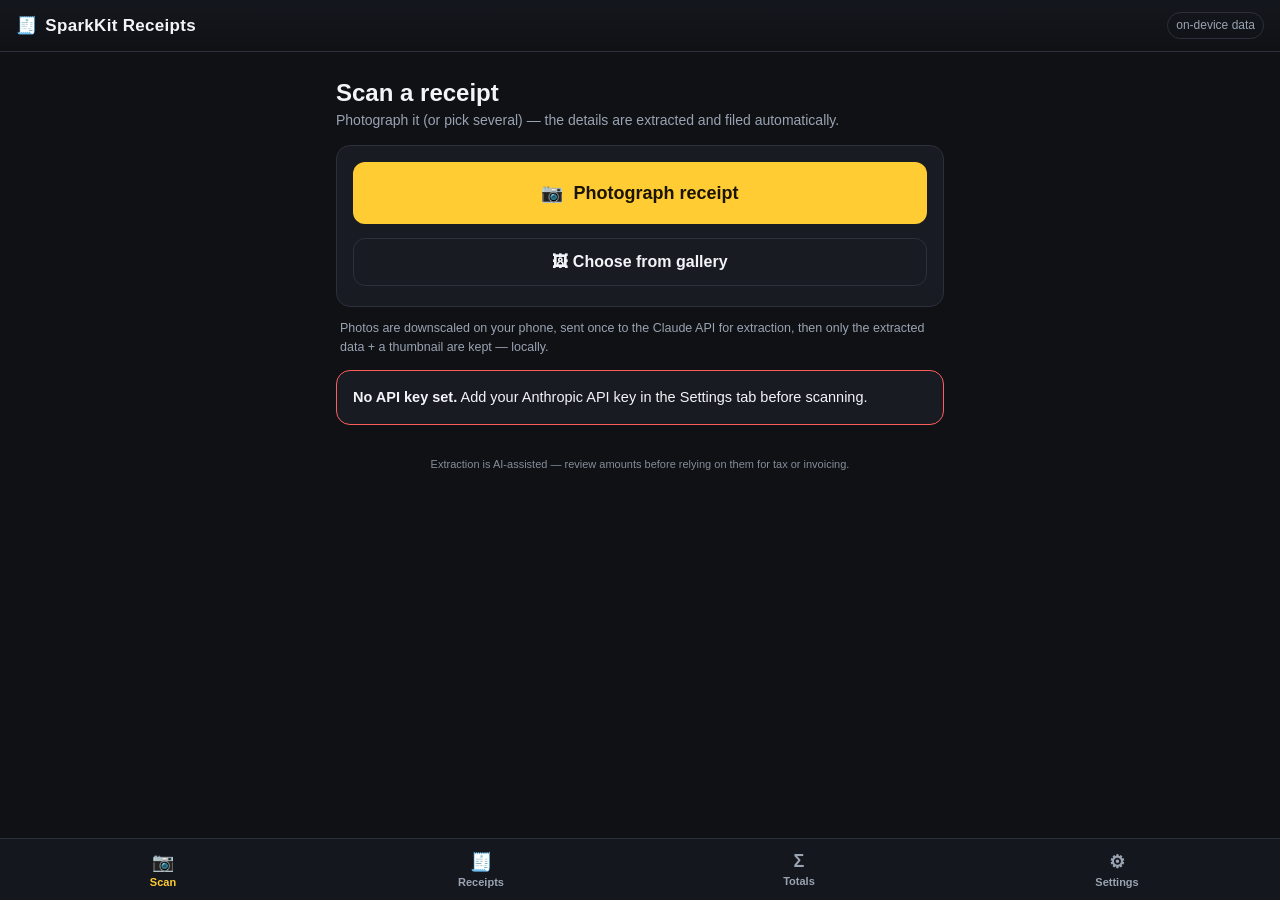
==== receipts/index.html @ 994321bc "Move receipt extraction server-side when Ledger sync is on The phone was still calling api.anthropic" ====
<!DOCTYPE html>
<html lang="en-AU">
<head>
  <meta charset="UTF-8" />
  <meta name="viewport" content="width=device-width, initial-scale=1, viewport-fit=cover" />
  <meta name="theme-color" content="#0f1115" />
  <title>SparkKit Receipts</title>
  <link rel="manifest" href="manifest.webmanifest" />
  <link rel="icon" href="icons/icon.svg" type="image/svg+xml" />
  <link rel="apple-touch-icon" href="icons/icon.svg" />
  <link rel="stylesheet" href="styles.css" />
</head>
<body>
  <header class="topbar">
    <div class="brand">
      <span class="bolt" aria-hidden="true">🧾</span>
      <span>SparkKit Receipts</span>
    </div>
    <span class="region" id="data-region" title="Data stays on this device">on-device data</span>
  </header>

  <main id="app">
    <!-- SCAN -->
    <section class="screen" id="scan" data-screen>
      <h1>Scan a receipt</h1>
      <p class="sub">Photograph it (or pick several) — the details are extracted and filed automatically.</p>
      <div class="card">
        <input id="file-input" type="file" accept="image/*" capture="environment" multiple hidden />
        <button class="btn big" id="btn-camera">📷 &nbsp;Photograph receipt</button>
        <div class="row">
          <button class="btn ghost full-w" id="btn-gallery">🖼 Choose from gallery</button>
        </div>
        <p class="result" id="scan-status" aria-live="polite"></p>
        <div id="scan-queue"></div>
      </div>
      <p class="clause" id="scan-clause">Photos are downscaled on your phone, sent once to the Claude API for extraction, then only the extracted data + a thumbnail are kept — locally.</p>
      <div class="card warn" id="no-key-warning" hidden>
        <p><b>No API key set.</b> Add your Anthropic API key in the Settings tab before scanning.</p>
      </div>
    </section>

    <!-- RECEIPTS LIST -->
    <section class="screen" id="list" data-screen hidden>
      <h1>Receipts</h1>
      <p class="sub" id="list-count">No receipts yet.</p>
      <div class="filters">
        <input id="flt-search" type="search" placeholder="Search merchant, item, note…" autocomplete="off" />
        <div class="grid2">
          <label>Month
            <select id="flt-month"><option value="">All</option></select>
          </label>
          <label>Category
            <select id="flt-cat"><option value="">All</option></select>
          </label>
        </div>
      </div>
      <div id="receipt-list"></div>
      <div class="row">
        <button class="btn" id="btn-export">⬇ Export CSV (current view)</button>
      </div>
    </section>

    <!-- TOTALS -->
    <section class="screen" id="totals" data-screen hidden>
      <h1>Totals</h1>
      <p class="sub">Spend and GST, by month and category.</p>
      <div class="card">
        <label class="full">Month
          <select id="tot-month"></select>
        </label>
        <div class="stat-row">
          <div class="stat"><span class="stat-label">Spend</span><span class="stat-val" id="tot-spend">–</span></div>
          <div class="stat"><span class="stat-label">GST</span><span class="stat-val" id="tot-gst">–</span></div>
          <div class="stat"><span class="stat-label">Receipts</span><span class="stat-val" id="tot-count">–</span></div>
        </div>
        <div id="tot-cats"></div>
      </div>
      <h2 class="section-h">By month</h2>
      <div class="card" id="tot-months"></div>
    </section>

    <!-- SETTINGS -->
    <section class="screen" id="settings" data-screen hidden>
      <h1>Settings</h1>
      <h2 class="section-h">Ledger sync</h2>
      <div class="card">
        <p class="sub">Extraction and storage run on your own server (Ledger). No API key needed on this phone while sync is on.</p>
        <label class="full">Server URL <span>https://…/api</span>
          <input id="set-server" type="url" autocomplete="off" placeholder="https://receipts.example.au/api" />
        </label>
        <label class="full">Server token
          <input id="set-token" type="password" autocomplete="off" placeholder="paste the bearer token" />
        </label>
        <div class="row">
          <button class="btn" id="btn-save-server">Save &amp; sync</button>
          <button class="btn ghost" id="btn-clear-server">Remove</button>
        </div>
        <div class="row">
          <button class="btn ghost full-w" id="btn-sync">⇅ Sync now</button>
        </div>
        <p class="result" id="server-status" aria-live="polite"></p>
      </div>
      <div id="key-section">
        <h2 class="section-h">Local-only extraction</h2>
        <p class="sub">Only needed without Ledger sync. The key is stored in this browser and sent only to api.anthropic.com.</p>
        <div class="card">
          <label class="full">Anthropic API key <span>sk-ant-…</span>
            <input id="set-key" type="password" autocomplete="off" placeholder="paste your API key" />
          </label>
          <div class="row">
            <button class="btn" id="btn-save-key">Save key</button>
            <button class="btn ghost" id="btn-clear-key">Remove</button>
          </div>
          <p class="result" id="key-status" aria-live="polite"></p>
        </div>
      </div>
      <h2 class="section-h">Data</h2>
      <div class="card">
        <div class="row">
          <button class="btn ghost full-w" id="btn-export-all">⬇ Export all receipts (CSV)</button>
        </div>
        <div class="row">
          <button class="btn danger" id="btn-wipe">Delete all receipts</button>
        </div>
      </div>
      <p class="clause">Everything lives in this browser's storage. With Ledger sync on, receipts are also kept on your own server — receipts captured via Ledger (Discord, iCloud) appear here after a sync.</p>
    </section>
  </main>

  <!-- RECEIPT DETAIL / EDIT -->
  <dialog id="detail">
    <form method="dialog" class="detail-card" id="detail-form">
      <div class="detail-head">
        <img id="d-thumb" alt="" />
        <button type="button" class="close-x" id="d-close" aria-label="Close">✕</button>
      </div>
      <div class="grid2">
        <label class="full">Merchant
          <input id="d-merchant" type="text" />
        </label>
        <label>Date
          <input id="d-date" type="date" />
        </label>
        <label>Total
          <input id="d-total" type="text" inputmode="decimal" />
        </label>
        <label>GST
          <input id="d-gst" type="text" inputmode="decimal" />
        </label>
        <label>Category
          <select id="d-cat"></select>
        </label>
        <label class="full">Payment
          <input id="d-payment" type="text" />
        </label>
        <label class="full">Notes
          <input id="d-notes" type="text" />
        </label>
      </div>
      <div id="d-items" class="d-items"></div>
      <div class="row">
        <button type="button" class="btn" id="d-save">Save</button>
        <button type="button" class="btn ghost danger-text" id="d-delete">Delete</button>
      </div>
    </form>
  </dialog>

  <nav class="tabbar">
    <button class="tab active" data-go="scan"><span>📷</span>Scan</button>
    <button class="tab" data-go="list"><span>🧾</span>Receipts</button>
    <button class="tab" data-go="totals"><span>Σ</span>Totals</button>
    <button class="tab" data-go="settings"><span>⚙</span>Settings</button>
  </nav>

  <p class="disclaimer">Extraction is AI-assisted — review amounts before relying on them for tax or invoicing.</p>

  <script src="app.js"></script>
</body>
</html>
---- receipts/styles.css ----
:root {
  --bg: #0f1115;
  --panel: #181b22;
  --panel-2: #1f232c;
  --line: #2b303b;
  --text: #f2f4f8;
  --muted: #9aa3b2;
  --accent: #ffcc33;     /* electrical amber */
  --accent-d: #e0a800;
  --ok: #45c47a;
  --bad: #ff5d5d;
  --radius: 14px;
}

* { box-sizing: border-box; -webkit-tap-highlight-color: transparent; }

html, body {
  margin: 0;
  background: var(--bg);
  color: var(--text);
  font-family: -apple-system, BlinkMacSystemFont, "Segoe UI", Roboto, Helvetica, Arial, sans-serif;
  font-size: 17px;
  line-height: 1.4;
}

.topbar {
  position: sticky; top: 0; z-index: 10;
  display: flex; align-items: center; justify-content: space-between;
  padding: max(env(safe-area-inset-top), 12px) 16px 12px;
  background: linear-gradient(180deg, #14171d, #0f1115);
  border-bottom: 1px solid var(--line);
}
.brand { display: flex; align-items: center; gap: 8px; font-weight: 800; letter-spacing: .3px; }
.brand .bolt { color: var(--accent); }
.region { font-size: 12px; color: var(--muted); border: 1px solid var(--line); padding: 4px 8px; border-radius: 999px; }

#app { padding: 16px 16px 24px; max-width: 640px; margin: 0 auto; }

.screen h1 { font-size: 24px; margin: 8px 0 2px; }
.screen .sub { color: var(--muted); margin: 0 0 14px; font-size: 14px; }
.section-h { font-size: 19px; margin: 26px 0 8px; }

.card {
  background: var(--panel);
  border: 1px solid var(--line);
  border-radius: var(--radius);
  padding: 16px;
}
.card.warn { border-color: var(--bad); margin-top: 14px; }
.card.warn p { margin: 0; font-size: 14.5px; }

.grid2 { display: grid; grid-template-columns: 1fr 1fr; gap: 12px; }
@media (max-width: 380px) { .grid2 { grid-template-columns: 1fr; } }

label { display: flex; flex-direction: column; gap: 6px; font-size: 13px; color: var(--muted); font-weight: 600; }
label.full { grid-column: 1 / -1; }
label span { font-weight: 500; opacity: .7; }

input, select {
  background: var(--panel-2);
  border: 1px solid var(--line);
  color: var(--text);
  border-radius: 10px;
  padding: 13px 12px;
  font-size: 17px;
  width: 100%;
}
input:focus, select:focus { outline: 2px solid var(--accent); border-color: var(--accent); }

.row { display: flex; gap: 10px; margin-top: 14px; }
.btn {
  flex: 1;
  background: var(--accent);
  color: #1a1400;
  border: none;
  border-radius: 12px;
  padding: 14px;
  font-size: 16px;
  font-weight: 800;
  cursor: pointer;
}
.btn:active { background: var(--accent-d); }
.btn.big { width: 100%; padding: 20px; font-size: 18px; }
.btn.ghost { background: transparent; color: var(--text); border: 1px solid var(--line); }
.btn.ghost.full-w { flex: 1; }
.btn.danger { background: transparent; color: var(--bad); border: 1px solid var(--bad); }
.danger-text { color: var(--bad); }

.result {
  margin: 16px 0 0; padding: 14px; border-radius: 10px;
  background: var(--panel-2); border: 1px solid var(--line);
  font-size: 15px; white-space: pre-line;
}
.result:empty { display: none; }
.result.ok { border-color: var(--ok); }
.result.bad { border-color: var(--bad); }
.result b { color: var(--accent); }

.clause { color: var(--muted); font-size: 12.5px; margin: 12px 4px 0; line-height: 1.5; }

/* Scan queue */
#scan-queue { margin-top: 4px; }
.q-item {
  display: flex; align-items: center; gap: 12px;
  padding: 10px 0; border-top: 1px solid var(--line); margin-top: 10px;
  font-size: 14px;
}
.q-item:first-child { border-top: none; }
.q-item img { width: 44px; height: 44px; object-fit: cover; border-radius: 8px; border: 1px solid var(--line); }
.q-item .q-state { color: var(--muted); }
.q-item.done .q-state { color: var(--ok); }
.q-item.fail .q-state { color: var(--bad); }

/* Filters + list */
.filters { margin-bottom: 14px; display: flex; flex-direction: column; gap: 12px; }
#flt-search { font-size: 16px; }

.r-row {
  display: grid; grid-template-columns: 48px 1fr auto; gap: 12px; align-items: center;
  background: var(--panel); border: 1px solid var(--line); border-radius: 12px;
  padding: 10px 12px; margin-bottom: 8px; cursor: pointer;
}
.r-row:active { background: var(--panel-2); }
.r-row img { width: 48px; height: 48px; object-fit: cover; border-radius: 8px; border: 1px solid var(--line); }
.r-row .r-main { min-width: 0; }
.r-row .r-merchant { font-weight: 700; font-size: 15px; white-space: nowrap; overflow: hidden; text-overflow: ellipsis; }
.r-row .r-meta { font-size: 12px; color: var(--muted); }
.r-row .r-total { font-weight: 800; color: var(--accent); font-size: 16px; }
.r-empty { color: var(--muted); text-align: center; padding: 30px 0; font-size: 14px; }

/* Totals */
.stat-row { display: flex; gap: 10px; margin: 14px 0; }
.stat { flex: 1; background: var(--panel-2); border: 1px solid var(--line); border-radius: 10px; padding: 12px; text-align: center; }
.stat-label { display: block; font-size: 11px; color: var(--muted); text-transform: uppercase; letter-spacing: .05em; }
.stat-val { display: block; font-size: 20px; font-weight: 800; color: var(--accent); margin-top: 2px; }

.bar-row { display: grid; grid-template-columns: 110px 1fr auto; gap: 10px; align-items: center; padding: 6px 0; font-size: 13.5px; }
.bar-row .bar-label { color: var(--muted); white-space: nowrap; overflow: hidden; text-overflow: ellipsis; }
.bar-row .bar { height: 10px; border-radius: 5px; background: var(--accent); min-width: 2px; }
.bar-row .bar-val { font-weight: 700; }

/* Detail dialog */
dialog#detail {
  border: 1px solid var(--line); border-radius: var(--radius);
  background: var(--panel); color: var(--text);
  width: min(92vw, 560px); padding: 0; margin: auto;
}
dialog#detail::backdrop { background: rgba(0, 0, 0, .6); }
.detail-card { padding: 16px; }
.detail-head { position: relative; margin-bottom: 14px; }
.detail-head img { width: 100%; max-height: 180px; object-fit: contain; border-radius: 10px; background: var(--panel-2); }
.detail-head img[src=""] { display: none; }
.close-x {
  position: absolute; top: 8px; right: 8px;
  background: rgba(15, 17, 21, .8); color: var(--text);
  border: 1px solid var(--line); border-radius: 999px;
  width: 34px; height: 34px; cursor: pointer;
}
.d-items { margin-top: 14px; font-size: 13.5px; color: var(--muted); }
.d-items .d-item { display: flex; justify-content: space-between; gap: 10px; padding: 3px 0; border-bottom: 1px dashed var(--line); }
.d-items .d-item:last-child { border-bottom: none; }

.tabbar {
  position: fixed; bottom: 0; left: 0; right: 0; z-index: 10;
  display: flex; justify-content: space-around;
  background: #14171d; border-top: 1px solid var(--line);
  padding: 6px 4px max(env(safe-area-inset-bottom), 6px);
}
.tab {
  flex: 1; background: none; border: none; color: var(--muted);
  font-size: 11px; font-weight: 600; padding: 6px 2px;
  display: flex; flex-direction: column; align-items: center; gap: 3px; cursor: pointer;
}
.tab span { font-size: 18px; }
.tab.active { color: var(--accent); }

.disclaimer {
  max-width: 640px; margin: 8px auto 96px; padding: 0 24px;
  text-align: center; font-size: 11px; color: var(--muted); opacity: .85;
}
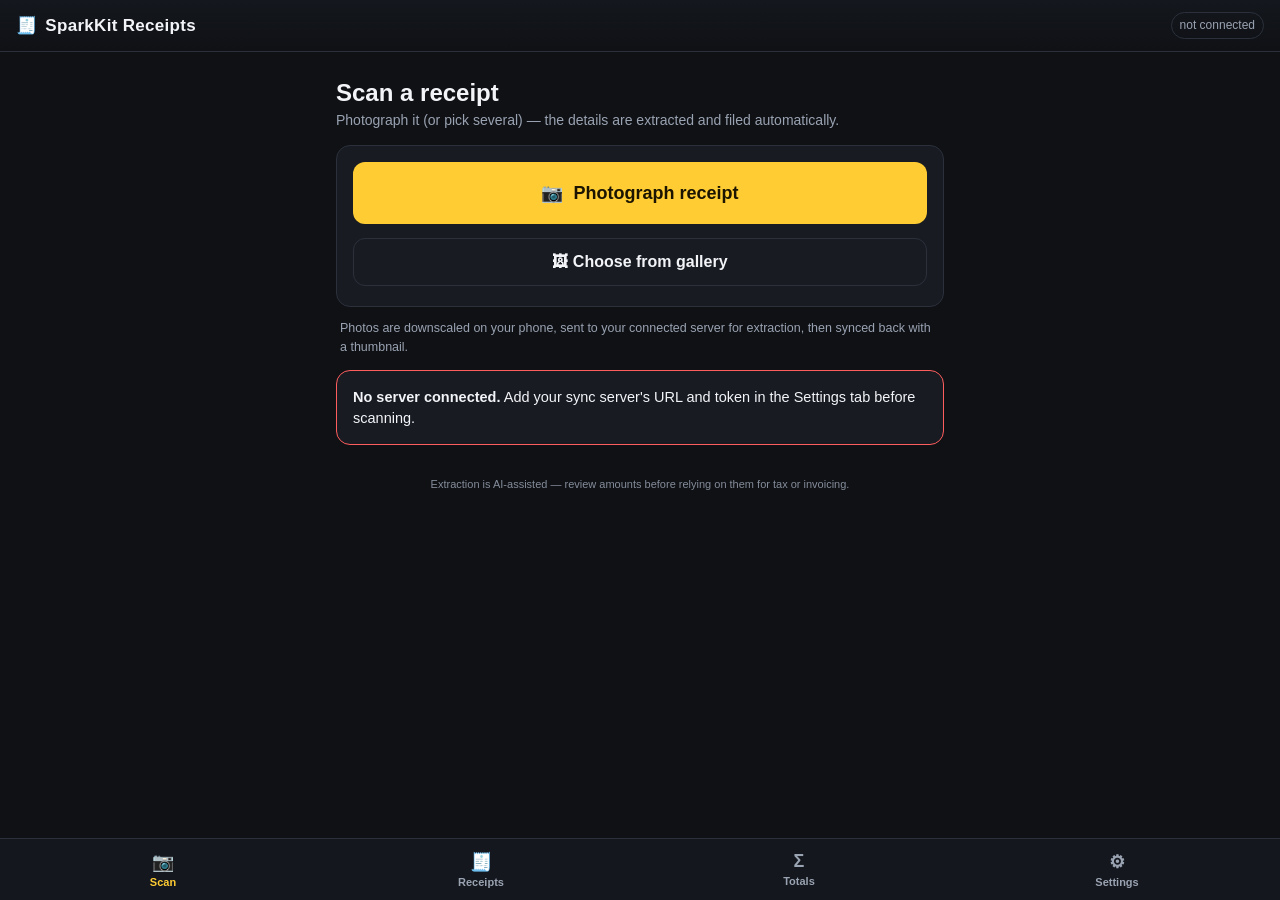
==== commit d2e99297: "Remove the local Anthropic key mode from the receipts PWA The phone still had a full 'Anthropic API " ====
--- a/receipts/index.html
+++ b/receipts/index.html
@@ -16,7 +16,7 @@
       <span class="bolt" aria-hidden="true">🧾</span>
       <span>SparkKit Receipts</span>
     </div>
-    <span class="region" id="data-region" title="Data stays on this device">on-device data</span>
+    <span class="region" id="data-region" title="Connect a server in Settings to scan and sync">not connected</span>
   </header>
 
   <main id="app">
@@ -33,9 +33,9 @@
         <p class="result" id="scan-status" aria-live="polite"></p>
         <div id="scan-queue"></div>
       </div>
-      <p class="clause" id="scan-clause">Photos are downscaled on your phone, sent once to the Claude API for extraction, then only the extracted data + a thumbnail are kept — locally.</p>
-      <div class="card warn" id="no-key-warning" hidden>
-        <p><b>No API key set.</b> Add your Anthropic API key in the Settings tab before scanning.</p>
+      <p class="clause" id="scan-clause">Photos are downscaled on your phone, sent to your connected server for extraction, then synced back with a thumbnail.</p>
+      <div class="card warn" id="no-server-warning" hidden>
+        <p><b>No server connected.</b> Add your sync server's URL and token in the Settings tab before scanning.</p>
       </div>
     </section>
 
@@ -84,7 +84,7 @@
       <h1>Settings</h1>
       <h2 class="section-h">Ledger sync</h2>
       <div class="card">
-        <p class="sub">Extraction and storage run on your own server (Ledger). No API key needed on this phone while sync is on.</p>
+        <p class="sub">Extraction and storage run on your connected server. Stays saved on this device — reconnects automatically each time you open the app.</p>
         <label class="full">Server URL <span>https://…/api</span>
           <input id="set-server" type="url" autocomplete="off" placeholder="https://receipts.example.au/api" />
         </label>
@@ -100,20 +100,6 @@
         </div>
         <p class="result" id="server-status" aria-live="polite"></p>
       </div>
-      <div id="key-section">
-        <h2 class="section-h">Local-only extraction</h2>
-        <p class="sub">Only needed without Ledger sync. The key is stored in this browser and sent only to api.anthropic.com.</p>
-        <div class="card">
-          <label class="full">Anthropic API key <span>sk-ant-…</span>
-            <input id="set-key" type="password" autocomplete="off" placeholder="paste your API key" />
-          </label>
-          <div class="row">
-            <button class="btn" id="btn-save-key">Save key</button>
-            <button class="btn ghost" id="btn-clear-key">Remove</button>
-          </div>
-          <p class="result" id="key-status" aria-live="polite"></p>
-        </div>
-      </div>
       <h2 class="section-h">Data</h2>
       <div class="card">
         <div class="row">
@@ -123,7 +109,7 @@
           <button class="btn danger" id="btn-wipe">Delete all receipts</button>
         </div>
       </div>
-      <p class="clause">Everything lives in this browser's storage. With Ledger sync on, receipts are also kept on your own server — receipts captured via Ledger (Discord, iCloud) appear here after a sync.</p>
+      <p class="clause">Receipts are cached in this browser and kept in sync with your connected server — receipts captured elsewhere (Discord, iCloud) appear here after a sync.</p>
     </section>
   </main>
 
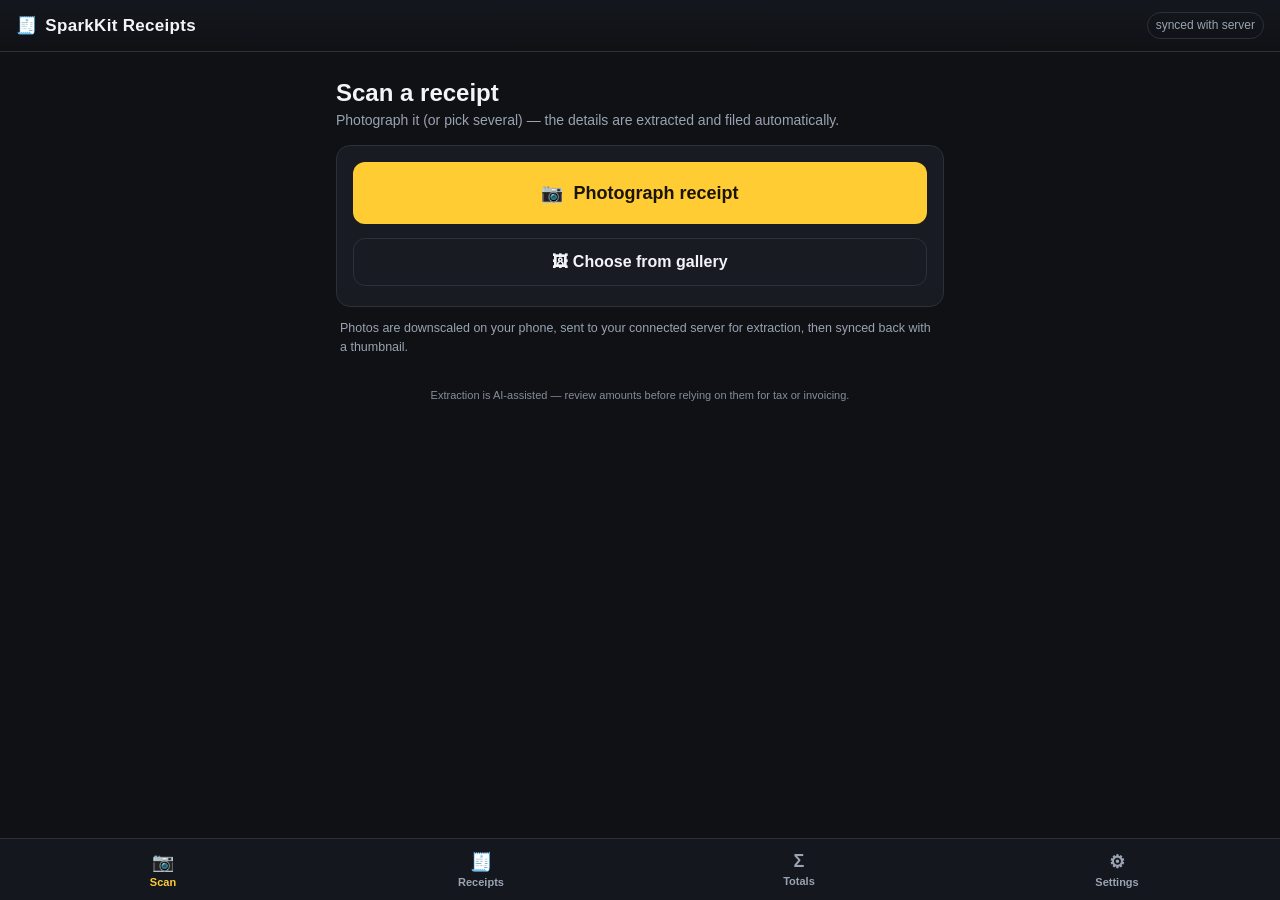
==== commit a2528a5a: "Add username/password session login (server-side cookie auth) Adds /session, /session/login and /ses" ====
--- a/receipts/index.html
+++ b/receipts/index.html
@@ -44,7 +44,7 @@
       <h1>Receipts</h1>
       <p class="sub" id="list-count">No receipts yet.</p>
       <div class="filters">
-        <input id="flt-search" type="search" placeholder="Search merchant, item, note…" autocomplete="off" />
+        <input id="flt-search" type="search" placeholder="Search merchant, category, item, note…" autocomplete="off" />
         <div class="grid2">
           <label>Month
             <select id="flt-month"><option value="">All</option></select>
@@ -84,15 +84,32 @@
       <h1>Settings</h1>
       <h2 class="section-h">Ledger sync</h2>
       <div class="card">
-        <p class="sub">Extraction and storage run on your connected server. Stays saved on this device — reconnects automatically each time you open the app.</p>
+        <p class="sub">Extraction and storage run on your connected server. Sign in once on this device — the app uses a secure same-origin session cookie instead of making you handle the server token.</p>
         <label class="full">Server URL <span>https://…/api</span>
-          <input id="set-server" type="url" autocomplete="off" placeholder="https://receipts.example.au/api" />
+          <input id="set-server" type="url" autocomplete="off" placeholder="https://receipts.circuitandsoil.au/api" />
         </label>
-        <label class="full">Server token
-          <input id="set-token" type="password" autocomplete="off" placeholder="paste the bearer token" />
+        <label class="full">Username
+          <input id="set-username" type="text" autocomplete="username" placeholder="sharma" />
+        </label>
+        <label class="full">Password
+          <input id="set-password" type="password" autocomplete="current-password" placeholder="your receipts password" />
         </label>
         <div class="row">
-          <button class="btn" id="btn-save-server">Save &amp; sync</button>
+          <button class="btn" id="btn-login-server">Sign in &amp; sync</button>
+          <button class="btn ghost" id="btn-logout-server">Sign out</button>
+        </div>
+        <p class="result" id="login-status" aria-live="polite"></p>
+        <details>
+          <summary>Advanced: bearer token fallback</summary>
+          <p class="sub">Only use this if session sign-in is unavailable. Normal phone sync should not need this.</p>
+          <label class="full">Server token
+            <input id="set-token" type="password" autocomplete="off" placeholder="paste the bearer token" />
+          </label>
+          <div class="row">
+            <button class="btn" id="btn-save-server">Save token &amp; sync</button>
+          </div>
+        </details>
+        <div class="row">
           <button class="btn ghost" id="btn-clear-server">Remove</button>
         </div>
         <div class="row">
@@ -100,6 +117,20 @@
         </div>
         <p class="result" id="server-status" aria-live="polite"></p>
       </div>
+      <details id="key-fallback">
+        <summary class="section-h">Advanced: extraction fallback</summary>
+        <p class="sub">Optional. Only used if your server can't extract a receipt — the phone then calls the Claude API directly with this key. Leave empty to rely on the server alone.</p>
+        <div class="card">
+          <label class="full">Anthropic API key <span>sk-ant-…</span>
+            <input id="set-key" type="password" autocomplete="off" placeholder="optional — paste an API key" />
+          </label>
+          <div class="row">
+            <button class="btn" id="btn-save-key">Save key</button>
+            <button class="btn ghost" id="btn-clear-key">Remove</button>
+          </div>
+          <p class="result" id="key-status" aria-live="polite"></p>
+        </div>
+      </details>
       <h2 class="section-h">Data</h2>
       <div class="card">
         <div class="row">
@@ -121,23 +152,24 @@
         <button type="button" class="close-x" id="d-close" aria-label="Close">✕</button>
       </div>
       <div class="grid2">
+        <!-- Extracted fields are locked; only category and notes are editable. -->
         <label class="full">Merchant
-          <input id="d-merchant" type="text" />
+          <input id="d-merchant" type="text" readonly tabindex="-1" />
         </label>
         <label>Date
-          <input id="d-date" type="date" />
+          <input id="d-date" type="date" disabled />
         </label>
         <label>Total
-          <input id="d-total" type="text" inputmode="decimal" />
+          <input id="d-total" type="text" inputmode="decimal" readonly tabindex="-1" />
         </label>
         <label>GST
-          <input id="d-gst" type="text" inputmode="decimal" />
+          <input id="d-gst" type="text" inputmode="decimal" readonly tabindex="-1" />
         </label>
         <label>Category
           <select id="d-cat"></select>
         </label>
         <label class="full">Payment
-          <input id="d-payment" type="text" />
+          <input id="d-payment" type="text" readonly tabindex="-1" />
         </label>
         <label class="full">Notes
           <input id="d-notes" type="text" />
--- a/receipts/styles.css
+++ b/receipts/styles.css
@@ -39,6 +39,7 @@
 .screen h1 { font-size: 24px; margin: 8px 0 2px; }
 .screen .sub { color: var(--muted); margin: 0 0 14px; font-size: 14px; }
 .section-h { font-size: 19px; margin: 26px 0 8px; }
+summary.section-h { cursor: pointer; font-weight: 600; }
 
 .card {
   background: var(--panel);
@@ -66,6 +67,14 @@
   width: 100%;
 }
 input:focus, select:focus { outline: 2px solid var(--accent); border-color: var(--accent); }
+input[readonly], input:disabled {
+  background: transparent;
+  border-style: dashed;
+  color: var(--muted);
+  opacity: 1; /* iOS dims disabled inputs too aggressively */
+  -webkit-text-fill-color: var(--muted);
+}
+input[readonly]:focus { outline: none; border-color: var(--line); }
 
 .row { display: flex; gap: 10px; margin-top: 14px; }
 .btn {
